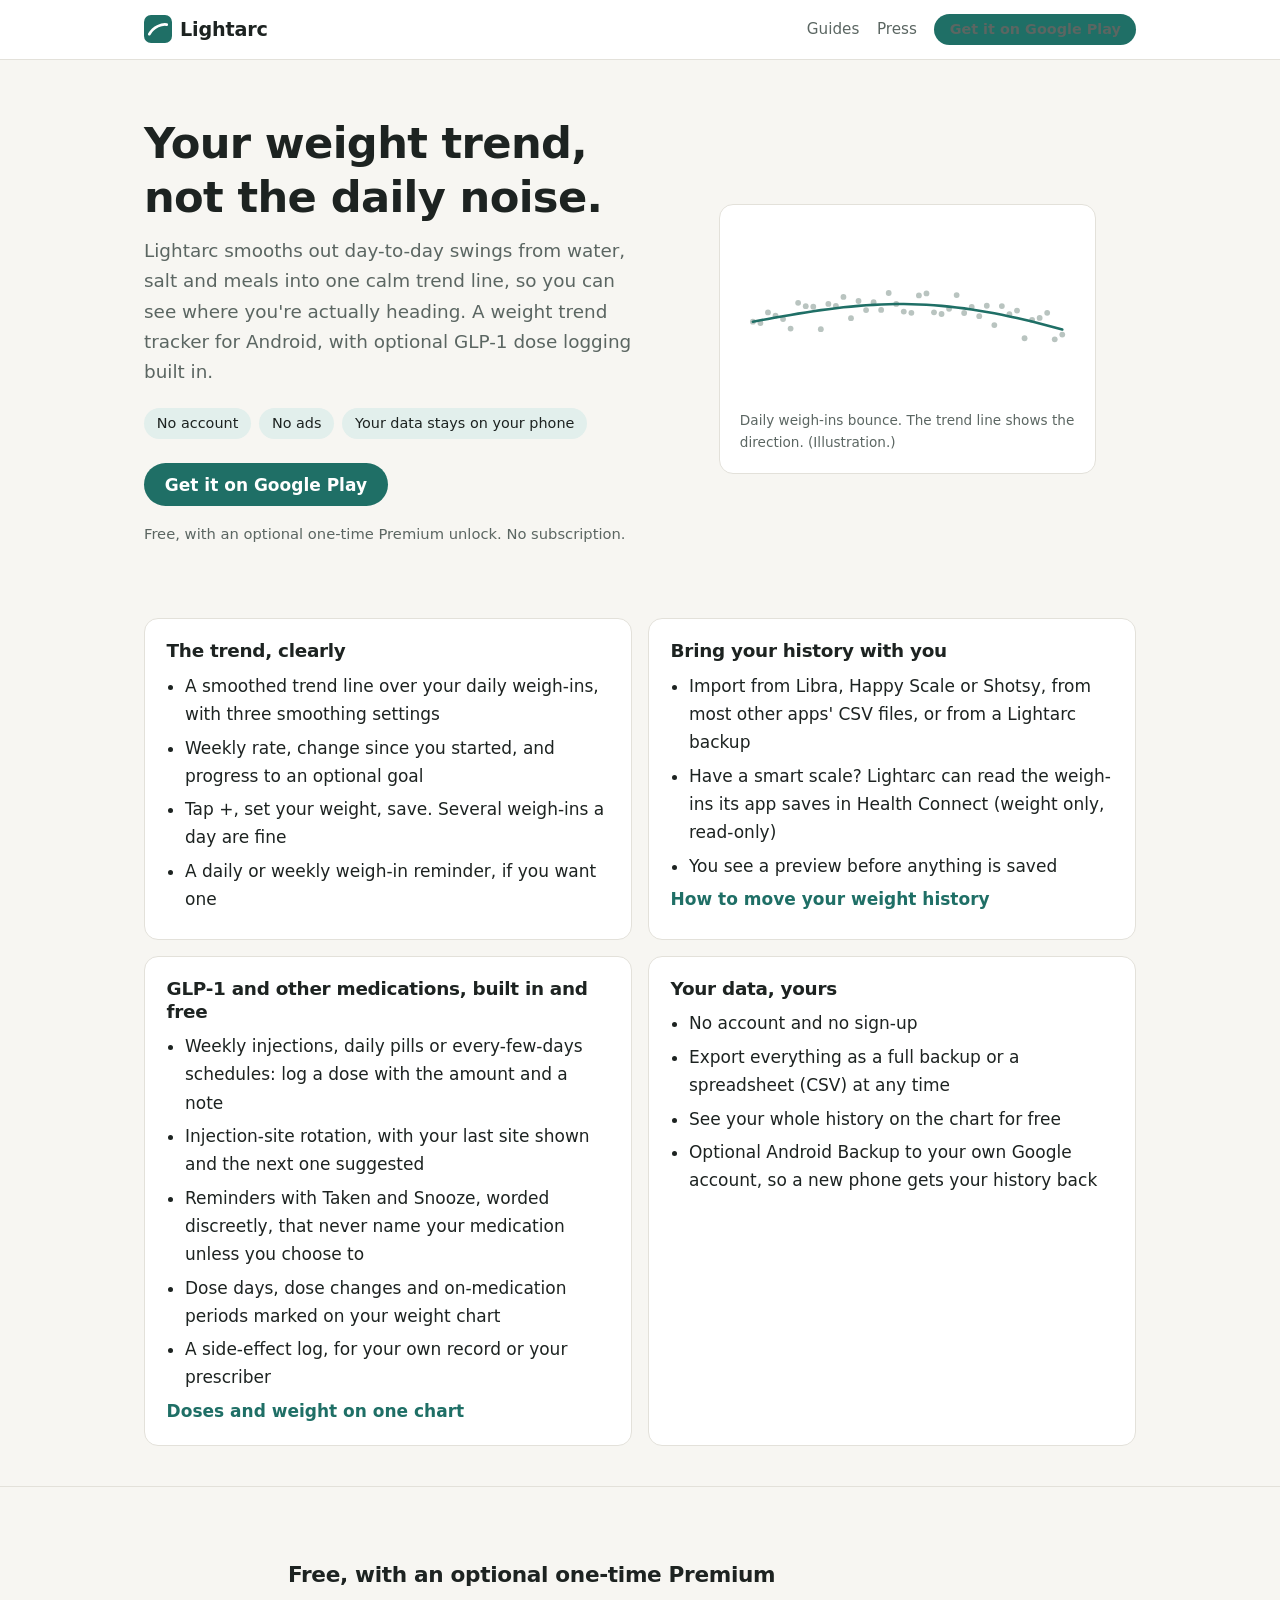
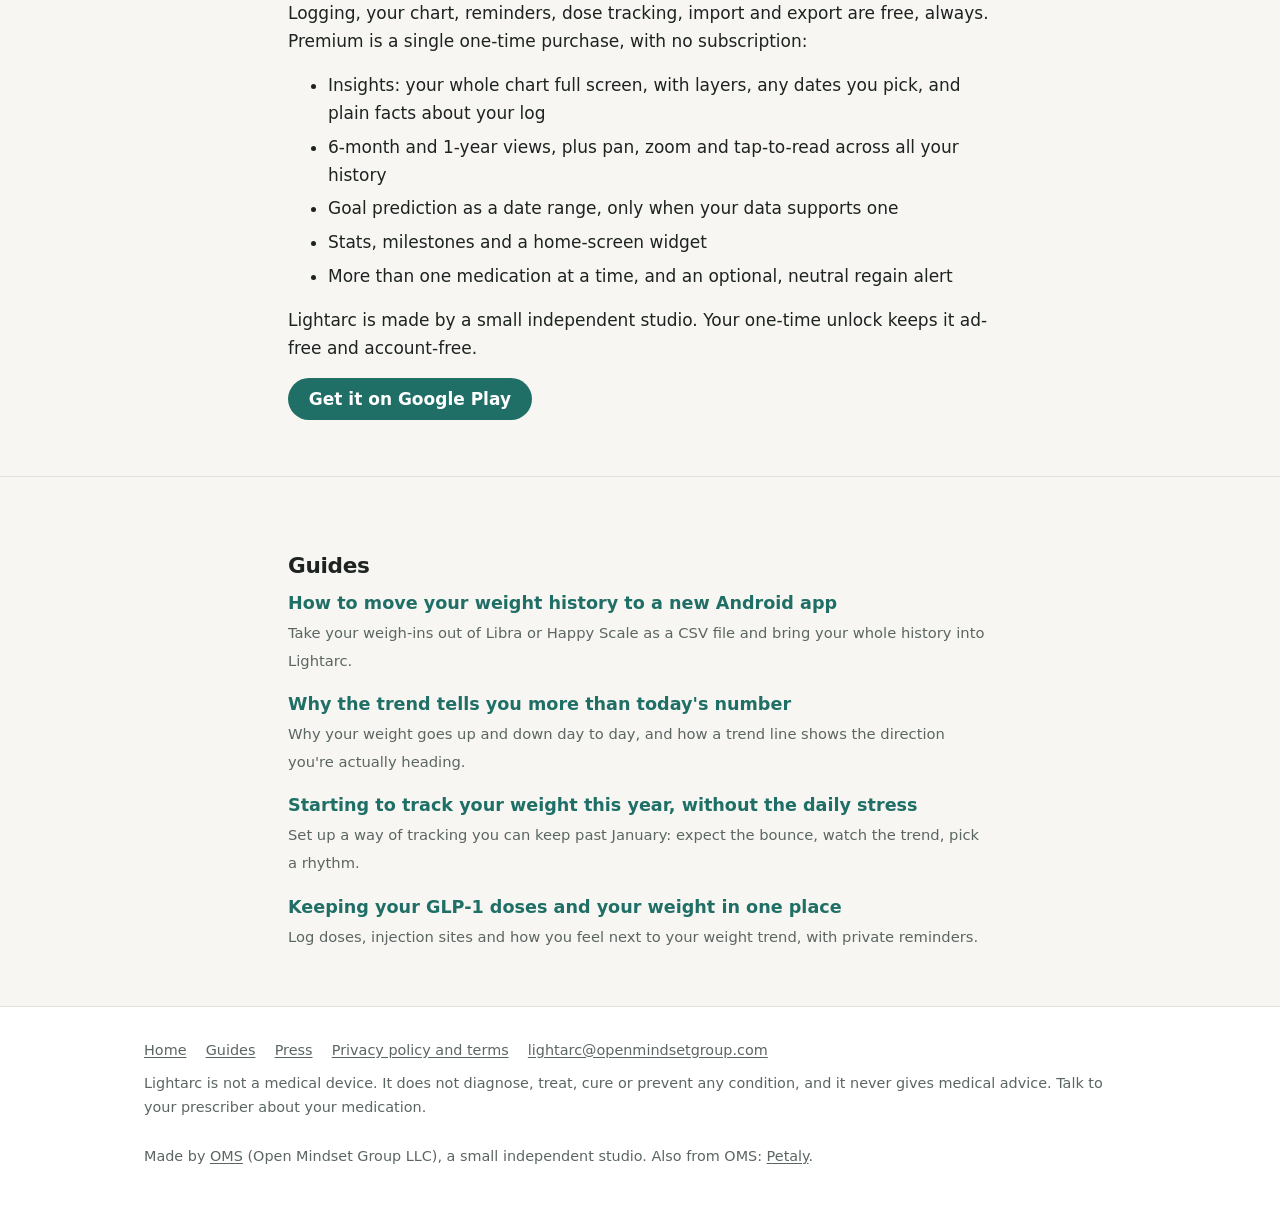
==== index.html @ 8debecb7 "Lightarc site: home, four guides, press kit, CNAME for lightarc.app Plain HTML and CSS for GitHub Pa" ====
<!doctype html>
<html lang="en">
<head>
  <meta charset="utf-8">
  <meta name="viewport" content="width=device-width, initial-scale=1">
  <title>Lightarc: Weight Trend &amp; GLP-1 dose log for Android</title>
  <meta name="description" content="A weight trend tracker for Android with optional GLP-1 dose logging. No account. No ads. Your data stays on your phone.">
  <link rel="canonical" href="https://lightarc.app/">
  <meta property="og:type" content="website">
  <meta property="og:site_name" content="Lightarc">
  <meta property="og:title" content="Lightarc: Weight Trend &amp; GLP-1 dose log for Android">
  <meta property="og:description" content="A weight trend tracker for Android with optional GLP-1 dose logging. No account. No ads. Your data stays on your phone.">
  <meta property="og:url" content="https://lightarc.app/">
  <meta name="theme-color" content="#1f6f66">
  <link rel="icon" href="/assets/favicon.svg" type="image/svg+xml">
  <link rel="stylesheet" href="/assets/style.css">
</head>
<body>
  <a class="skip" href="#main">Skip to content</a>
  <header class="site-header">
    <div class="inner">
      <a class="wordmark" href="/"><svg viewBox="0 0 32 32" aria-hidden="true"><rect width="32" height="32" rx="8" fill="var(--accent)"/><path d="M6 22c5-9 15-12 20-11" fill="none" stroke="var(--on-accent)" stroke-width="3" stroke-linecap="round"/></svg>Lightarc</a>
      <nav class="site-nav" aria-label="Main">
        <a href="/guides/">Guides</a>
        <a href="/press/">Press</a>
        <a class="button small" href="https://play.google.com/store/apps/details?id=com.omsgroup.lightarc">Get it on Google Play</a>
      </nav>
    </div>
  </header>
  <main id="main">
    <section class="hero">
      <div class="wrap-wide">
        <div>
          <h1>Your weight trend, not the daily noise.</h1>
          <p class="lede">Lightarc smooths out day-to-day swings from water, salt and meals into one calm trend line, so you can see where you're actually heading. A weight trend tracker for Android, with optional GLP-1 dose logging built in.</p>
          <ul class="badges">
            <li>No account</li>
            <li>No ads</li>
            <li>Your data stays on your phone</li>
          </ul>
          <p><a class="button" href="https://play.google.com/store/apps/details?id=com.omsgroup.lightarc">Get it on Google Play</a></p>
          <p class="note">Free, with an optional one-time Premium unlock. No subscription.</p>
        </div>
        <figure class="trend-art" aria-label="Illustration: scattered daily weigh-ins with one smooth trend line through them"><svg viewBox="0 0 520 260" role="img" aria-hidden="true"><g class="dots"><circle cx="20.0" cy="150.0" r="4.5"/><circle cx="31.7" cy="152.1" r="4.5"/><circle cx="43.4" cy="135.7" r="4.5"/><circle cx="55.1" cy="140.7" r="4.5"/><circle cx="66.8" cy="145.9" r="4.5"/><circle cx="78.5" cy="160.7" r="4.5"/><circle cx="90.2" cy="120.8" r="4.5"/><circle cx="102.0" cy="125.9" r="4.5"/><circle cx="113.7" cy="126.8" r="4.5"/><circle cx="125.4" cy="161.7" r="4.5"/><circle cx="137.1" cy="122.5" r="4.5"/><circle cx="148.8" cy="125.7" r="4.5"/><circle cx="160.5" cy="111.6" r="4.5"/><circle cx="172.2" cy="144.5" r="4.5"/><circle cx="183.9" cy="117.9" r="4.5"/><circle cx="195.6" cy="132.0" r="4.5"/><circle cx="207.3" cy="119.7" r="4.5"/><circle cx="219.0" cy="131.8" r="4.5"/><circle cx="230.7" cy="105.5" r="4.5"/><circle cx="242.4" cy="122.4" r="4.5"/><circle cx="254.1" cy="134.4" r="4.5"/><circle cx="265.9" cy="136.3" r="4.5"/><circle cx="277.6" cy="109.3" r="4.5"/><circle cx="289.3" cy="106.1" r="4.5"/><circle cx="301.0" cy="135.5" r="4.5"/><circle cx="312.7" cy="138.1" r="4.5"/><circle cx="324.4" cy="130.1" r="4.5"/><circle cx="336.1" cy="108.7" r="4.5"/><circle cx="347.8" cy="136.5" r="4.5"/><circle cx="359.5" cy="127.1" r="4.5"/><circle cx="371.2" cy="141.5" r="4.5"/><circle cx="382.9" cy="125.3" r="4.5"/><circle cx="394.6" cy="155.2" r="4.5"/><circle cx="406.3" cy="125.8" r="4.5"/><circle cx="418.0" cy="138.3" r="4.5"/><circle cx="429.8" cy="132.8" r="4.5"/><circle cx="441.5" cy="175.7" r="4.5"/><circle cx="453.2" cy="147.4" r="4.5"/><circle cx="464.9" cy="144.2" r="4.5"/><circle cx="476.6" cy="136.3" r="4.5"/><circle cx="488.3" cy="177.4" r="4.5"/><circle cx="500.0" cy="170.0" r="4.5"/></g><path class="line" d="M20.0,150.0 L31.7,147.8 L43.4,145.7 L55.1,143.6 L66.8,141.5 L78.5,139.5 L90.2,137.5 L102.0,135.6 L113.7,133.8 L125.4,132.1 L137.1,130.6 L148.8,129.1 L160.5,127.7 L172.2,126.6 L183.9,125.5 L195.6,124.6 L207.3,123.9 L219.0,123.3 L230.7,123.0 L242.4,122.7 L254.1,122.7 L265.9,122.9 L277.6,123.3 L289.3,123.8 L301.0,124.5 L312.7,125.5 L324.4,126.6 L336.1,127.9 L347.8,129.4 L359.5,131.0 L371.2,132.9 L382.9,134.9 L394.6,137.0 L406.3,139.3 L418.0,141.8 L429.8,144.4 L441.5,147.1 L453.2,149.9 L464.9,152.9 L476.6,155.9 L488.3,159.0 L500.0,162.2"/></svg><figcaption>Daily weigh-ins bounce. The trend line shows the direction. (Illustration.)</figcaption></figure>
      </div>
    </section>

    <section class="features">
      <div class="wrap-wide grid">
        <div class="card">
          <h2>The trend, clearly</h2>
          <ul>
            <li>A smoothed trend line over your daily weigh-ins, with three smoothing settings</li>
            <li>Weekly rate, change since you started, and progress to an optional goal</li>
            <li>Tap +, set your weight, save. Several weigh-ins a day are fine</li>
            <li>A daily or weekly weigh-in reminder, if you want one</li>
          </ul>
        </div>
        <div class="card">
          <h2>Bring your history with you</h2>
          <ul>
            <li>Import from Libra, Happy Scale or Shotsy, from most other apps' CSV files, or from a Lightarc backup</li>
            <li>Have a smart scale? Lightarc can read the weigh-ins its app saves in Health Connect (weight only, read-only)</li>
            <li>You see a preview before anything is saved</li>
          </ul>
          <p><a class="more" href="/guides/move-weight-history-to-android/">How to move your weight history</a></p>
        </div>
        <div class="card">
          <h2>GLP-1 and other medications, built in and free</h2>
          <ul>
            <li>Weekly injections, daily pills or every-few-days schedules: log a dose with the amount and a note</li>
            <li>Injection-site rotation, with your last site shown and the next one suggested</li>
            <li>Reminders with Taken and Snooze, worded discreetly, that never name your medication unless you choose to</li>
            <li>Dose days, dose changes and on-medication periods marked on your weight chart</li>
            <li>A side-effect log, for your own record or your prescriber</li>
          </ul>
          <p><a class="more" href="/guides/glp1-doses-and-weight-one-chart/">Doses and weight on one chart</a></p>
        </div>
        <div class="card">
          <h2>Your data, yours</h2>
          <ul>
            <li>No account and no sign-up</li>
            <li>Export everything as a full backup or a spreadsheet (CSV) at any time</li>
            <li>See your whole history on the chart for free</li>
            <li>Optional Android Backup to your own Google account, so a new phone gets your history back</li>
          </ul>
        </div>
      </div>
    </section>

    <section class="band">
      <div class="wrap">
        <h2>Free, with an optional one-time Premium</h2>
        <p>Logging, your chart, reminders, dose tracking, import and export are free, always. Premium is a single one-time purchase, with no subscription:</p>
        <ul>
          <li>Insights: your whole chart full screen, with layers, any dates you pick, and plain facts about your log</li>
          <li>6-month and 1-year views, plus pan, zoom and tap-to-read across all your history</li>
          <li>Goal prediction as a date range, only when your data supports one</li>
          <li>Stats, milestones and a home-screen widget</li>
          <li>More than one medication at a time, and an optional, neutral regain alert</li>
        </ul>
        <p>Lightarc is made by a small independent studio. Your one-time unlock keeps it ad-free and account-free.</p>
        <p><a class="button" href="https://play.google.com/store/apps/details?id=com.omsgroup.lightarc">Get it on Google Play</a></p>
      </div>
    </section>

    <section class="band">
      <div class="wrap">
        <h2>Guides</h2>
        <ul class="guide-list">
          <li><a class="title" href="/guides/move-weight-history-to-android/">How to move your weight history to a new Android app</a><br><span class="note">Take your weigh-ins out of Libra or Happy Scale as a CSV file and bring your whole history into Lightarc.</span></li>
          <li><a class="title" href="/guides/trend-vs-daily-number/">Why the trend tells you more than today&#x27;s number</a><br><span class="note">Why your weight goes up and down day to day, and how a trend line shows the direction you&#x27;re actually heading.</span></li>
          <li><a class="title" href="/guides/new-year-tracking-start/">Starting to track your weight this year, without the daily stress</a><br><span class="note">Set up a way of tracking you can keep past January: expect the bounce, watch the trend, pick a rhythm.</span></li>
          <li><a class="title" href="/guides/glp1-doses-and-weight-one-chart/">Keeping your GLP-1 doses and your weight in one place</a><br><span class="note">Log doses, injection sites and how you feel next to your weight trend, with private reminders.</span></li>
        </ul>
      </div>
    </section>
  </main>
  <footer class="site-footer">
    <div class="wrap-wide">
      <nav aria-label="Footer">
        <a href="/">Home</a>
        <a href="/guides/">Guides</a>
        <a href="/press/">Press</a>
        <a href="https://openmindsetgroup.com/lightarc_terms.html">Privacy policy and terms</a>
        <a href="mailto:lightarc@openmindsetgroup.com">lightarc@openmindsetgroup.com</a>
      </nav>
      <p>Lightarc is not a medical device. It does not diagnose, treat, cure or prevent any condition, and it never gives medical advice. Talk to your prescriber about your medication.</p>
      <p>Made by <a href="https://openmindsetgroup.com">OMS</a> (Open Mindset Group LLC), a small independent studio. Also from OMS: <a href="https://petaly.app">Petaly</a>.</p>
    </div>
  </footer>
</body>
</html>
---- assets/style.css ----
/* Lightarc site styles. No build step, no external fonts. */

:root {
  --bg: #f7f6f2;
  --surface: #ffffff;
  --text: #1d2321;
  --muted: #5b6662;
  --line: #e3e1da;
  --accent: #1f6f66;
  --accent-strong: #165850;
  --accent-soft: #e2efec;
  --on-accent: #ffffff;
  --dot: #b9c4c0;
  --radius: 14px;
  --max: 46rem;
  --wide: 64rem;
  color-scheme: light dark;
}

@media (prefers-color-scheme: dark) {
  :root {
    --bg: #121615;
    --surface: #1a201e;
    --text: #e8ecea;
    --muted: #a3aeaa;
    --line: #2b3431;
    --accent: #6fc2b5;
    --accent-strong: #8fd3c8;
    --accent-soft: #1d2f2c;
    --on-accent: #0d1a18;
    --dot: #4b5753;
  }
}

* { box-sizing: border-box; }

html { -webkit-text-size-adjust: 100%; }

body {
  margin: 0;
  background: var(--bg);
  color: var(--text);
  font: 17px/1.65 system-ui, -apple-system, "Segoe UI", Roboto, "Helvetica Neue", Arial, sans-serif;
}

a { color: var(--accent); text-underline-offset: 0.15em; }
a:hover { color: var(--accent-strong); }

img, svg { max-width: 100%; height: auto; }

.skip {
  position: absolute; left: -999px; top: 0;
  background: var(--surface); padding: 0.5rem 1rem;
}
.skip:focus { left: 1rem; }

/* Header */
.site-header {
  border-bottom: 1px solid var(--line);
  background: var(--surface);
}
.site-header .inner {
  max-width: var(--wide); margin: 0 auto; padding: 0.85rem 1rem;
  display: flex; align-items: center; gap: 1rem; flex-wrap: wrap;
}
.wordmark {
  font-weight: 700; font-size: 1.2rem; letter-spacing: -0.01em;
  color: var(--text); text-decoration: none; margin-right: auto;
  display: inline-flex; align-items: center; gap: 0.5rem;
}
.wordmark svg { width: 28px; height: 28px; }
.site-nav { display: flex; gap: 1.1rem; align-items: center; flex-wrap: wrap; }
.site-nav a { color: var(--muted); text-decoration: none; font-size: 0.95rem; }
.site-nav a:hover, .site-nav a[aria-current="page"] { color: var(--text); }

/* Buttons */
.button {
  display: inline-block; background: var(--accent); color: var(--on-accent);
  text-decoration: none; font-weight: 600; border-radius: 999px;
  padding: 0.7rem 1.3rem; line-height: 1.2;
}
.button:hover { background: var(--accent-strong); color: var(--on-accent); }
.button.small { padding: 0.45rem 0.95rem; font-size: 0.9rem; }

/* Layout */
main { display: block; }
.wrap { max-width: var(--max); margin: 0 auto; padding: 0 1rem; }
.wrap-wide { max-width: var(--wide); margin: 0 auto; padding: 0 1rem; }

h1, h2, h3 { line-height: 1.25; letter-spacing: -0.015em; }
h1 { font-size: clamp(1.9rem, 5vw, 2.7rem); margin: 0 0 0.75rem; }
h2 { font-size: 1.35rem; margin: 2.2rem 0 0.6rem; }
h3 { font-size: 1.1rem; margin: 1.6rem 0 0.4rem; }
p, ul, ol { margin: 0 0 1rem; }
li { margin-bottom: 0.35rem; }

/* Home hero */
.hero { padding: 3.5rem 0 2.5rem; }
.hero .wrap-wide { display: grid; gap: 2rem; align-items: center; }
@media (min-width: 820px) {
  .hero .wrap-wide { grid-template-columns: 1.1fr 1fr; }
}
.hero .lede { font-size: 1.15rem; color: var(--muted); max-width: 34rem; }
.hero .badges { display: flex; flex-wrap: wrap; gap: 0.5rem; margin: 1.25rem 0 1.5rem; padding: 0; list-style: none; }
.hero .badges li {
  margin: 0; background: var(--accent-soft); color: var(--text);
  border-radius: 999px; padding: 0.25rem 0.8rem; font-size: 0.9rem;
}
.trend-art {
  background: var(--surface); border: 1px solid var(--line);
  border-radius: var(--radius); padding: 1.25rem;
}
.trend-art .dots circle { fill: var(--dot); }
.trend-art .line { fill: none; stroke: var(--accent); stroke-width: 4; stroke-linecap: round; }
.trend-art figcaption { color: var(--muted); font-size: 0.85rem; margin-top: 0.5rem; }

/* Feature grid */
.features { padding: 1rem 0 2.5rem; }
.grid { display: grid; gap: 1rem; }
@media (min-width: 720px) { .grid { grid-template-columns: repeat(2, 1fr); } }
.card {
  background: var(--surface); border: 1px solid var(--line);
  border-radius: var(--radius); padding: 1.25rem 1.35rem;
}
.card h2, .card h3 { margin-top: 0; font-size: 1.15rem; }
.card ul { padding-left: 1.15rem; margin-bottom: 0; }
.card p:last-child { margin-bottom: 0; }
.card a.more { font-weight: 600; text-decoration: none; }

.band { padding: 2.5rem 0; border-top: 1px solid var(--line); }
.center { text-align: center; }
.note { color: var(--muted); font-size: 0.92rem; }

/* Articles (guides, press) */
.article { padding: 2.5rem 0 3rem; }
.article .crumbs { font-size: 0.9rem; color: var(--muted); margin-bottom: 1rem; }
.article .crumbs a { color: var(--muted); }
.article table { border-collapse: collapse; width: 100%; margin: 0 0 1.25rem; font-size: 0.95rem; }
.article th, .article td { border-bottom: 1px solid var(--line); padding: 0.55rem 0.5rem; text-align: left; vertical-align: top; }
.article td:first-child { color: var(--muted); white-space: nowrap; }
.article code { background: var(--accent-soft); padding: 0.05rem 0.35rem; border-radius: 6px; font-size: 0.92em; }
.article .cta { margin: 1.5rem 0 0; }
.article blockquote {
  margin: 0 0 1rem; padding: 0.25rem 1rem; border-left: 3px solid var(--accent);
  color: var(--muted);
}
.article td { overflow-wrap: anywhere; }

.guide-list { list-style: none; padding: 0; display: grid; gap: 1rem; }
.guide-list li { margin: 0; }
.guide-list a.title { font-weight: 600; font-size: 1.1rem; text-decoration: none; }

/* Footer */
.site-footer { border-top: 1px solid var(--line); background: var(--surface); padding: 2rem 0; font-size: 0.9rem; color: var(--muted); }
.site-footer .wrap-wide { display: grid; gap: 0.6rem; }
.site-footer a { color: var(--muted); }
.site-footer nav { display: flex; flex-wrap: wrap; gap: 0.4rem 1.2rem; }
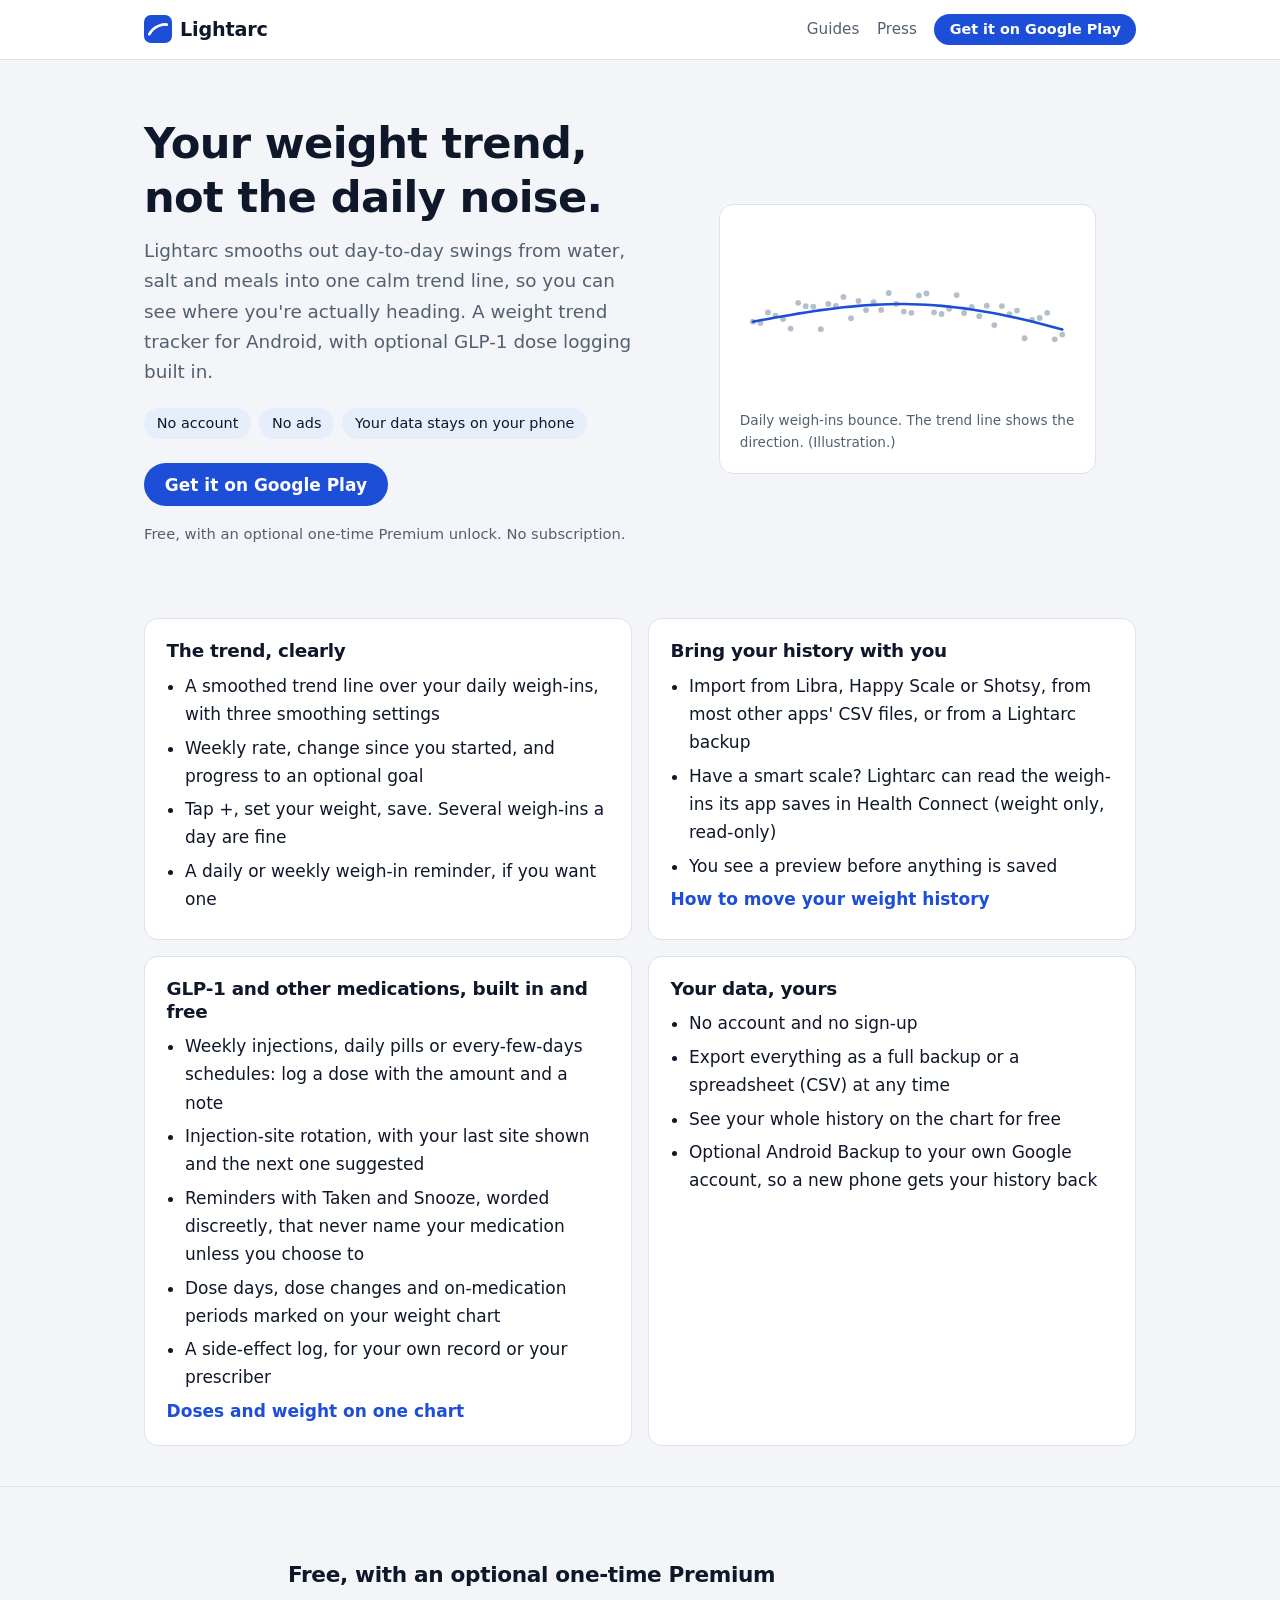
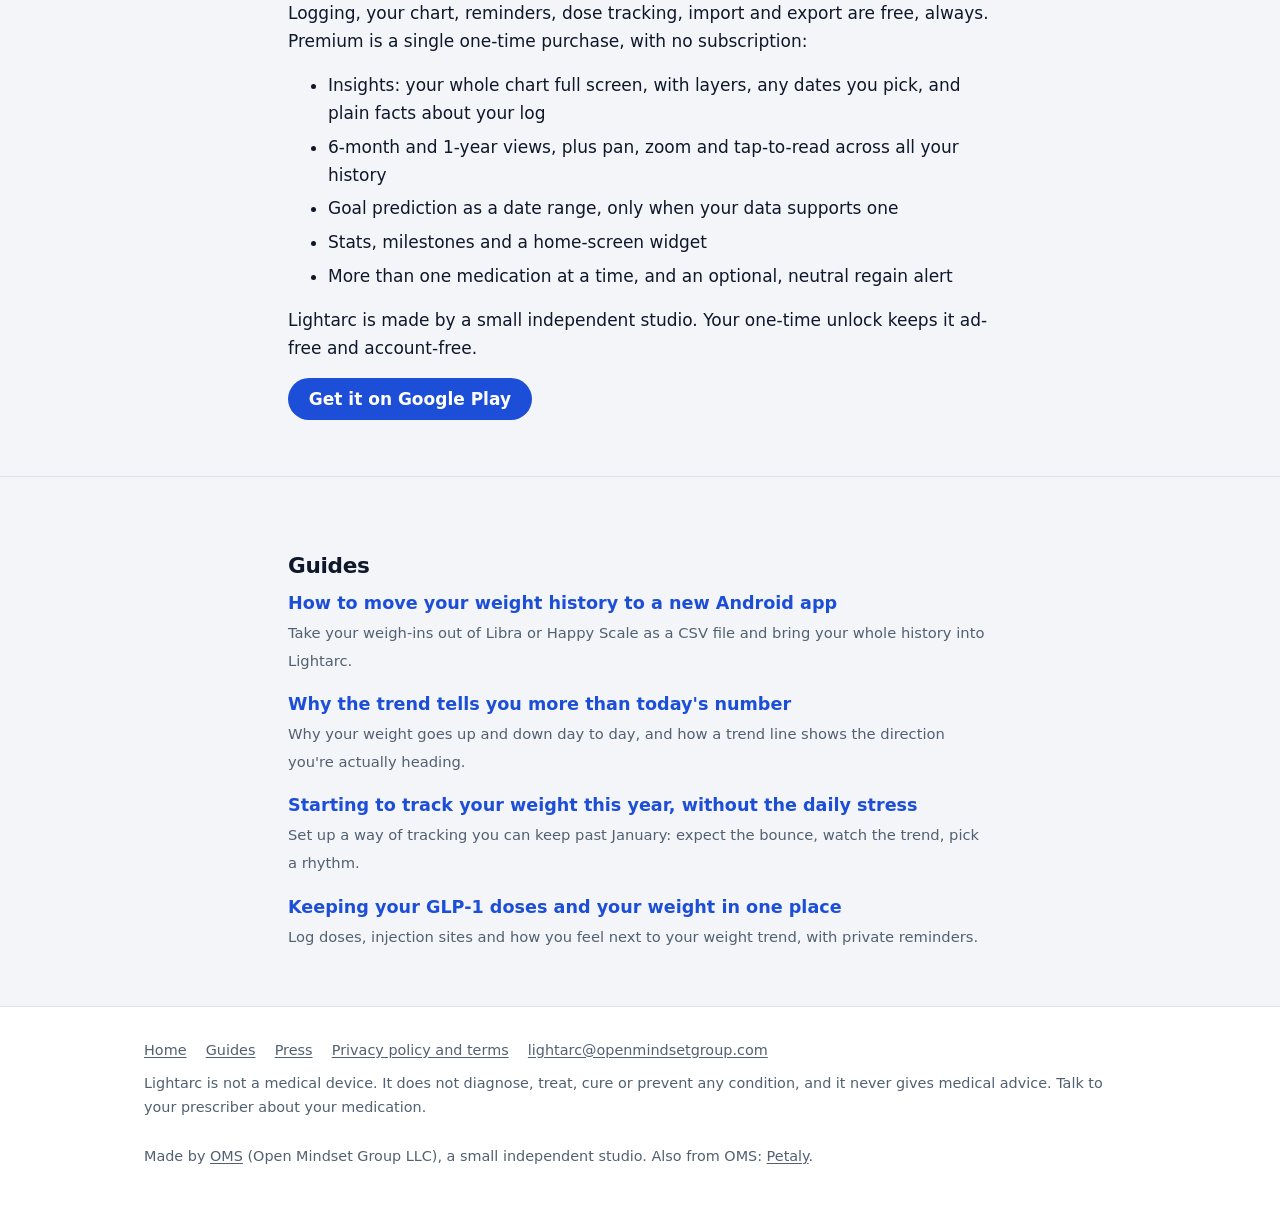
==== commit 650c951e: "Blue and grey palette; fix header Play button contrast The header nav's link color overrode the butt" ====
--- a/index.html
+++ b/index.html
@@ -11,7 +11,7 @@
   <meta property="og:title" content="Lightarc: Weight Trend &amp; GLP-1 dose log for Android">
   <meta property="og:description" content="A weight trend tracker for Android with optional GLP-1 dose logging. No account. No ads. Your data stays on your phone.">
   <meta property="og:url" content="https://lightarc.app/">
-  <meta name="theme-color" content="#1f6f66">
+  <meta name="theme-color" content="#1d4ed8">
   <link rel="icon" href="/assets/favicon.svg" type="image/svg+xml">
   <link rel="stylesheet" href="/assets/style.css">
 </head>
--- a/assets/style.css
+++ b/assets/style.css
@@ -1,16 +1,16 @@
 /* Lightarc site styles. No build step, no external fonts. */
 
 :root {
-  --bg: #f7f6f2;
+  --bg: #f3f5f8;
   --surface: #ffffff;
-  --text: #1d2321;
-  --muted: #5b6662;
-  --line: #e3e1da;
-  --accent: #1f6f66;
-  --accent-strong: #165850;
-  --accent-soft: #e2efec;
+  --text: #0f172a;
+  --muted: #526071;
+  --line: #dde3ea;
+  --accent: #1d4ed8;
+  --accent-strong: #1e40af;
+  --accent-soft: #e6edfb;
   --on-accent: #ffffff;
-  --dot: #b9c4c0;
+  --dot: #b4bfcc;
   --radius: 14px;
   --max: 46rem;
   --wide: 64rem;
@@ -19,16 +19,16 @@
 
 @media (prefers-color-scheme: dark) {
   :root {
-    --bg: #121615;
-    --surface: #1a201e;
-    --text: #e8ecea;
-    --muted: #a3aeaa;
-    --line: #2b3431;
-    --accent: #6fc2b5;
-    --accent-strong: #8fd3c8;
-    --accent-soft: #1d2f2c;
-    --on-accent: #0d1a18;
-    --dot: #4b5753;
+    --bg: #0b0e13;
+    --surface: #131820;
+    --text: #e6ebf2;
+    --muted: #9aa6b5;
+    --line: #232b36;
+    --accent: #5b9dff;
+    --accent-strong: #84b5ff;
+    --accent-soft: #17243a;
+    --on-accent: #07101f;
+    --dot: #3d4756;
   }
 }
 
@@ -72,6 +72,7 @@
 .site-nav { display: flex; gap: 1.1rem; align-items: center; flex-wrap: wrap; }
 .site-nav a { color: var(--muted); text-decoration: none; font-size: 0.95rem; }
 .site-nav a:hover, .site-nav a[aria-current="page"] { color: var(--text); }
+.site-nav a.button, .site-nav a.button:hover { color: var(--on-accent); }
 
 /* Buttons */
 .button {
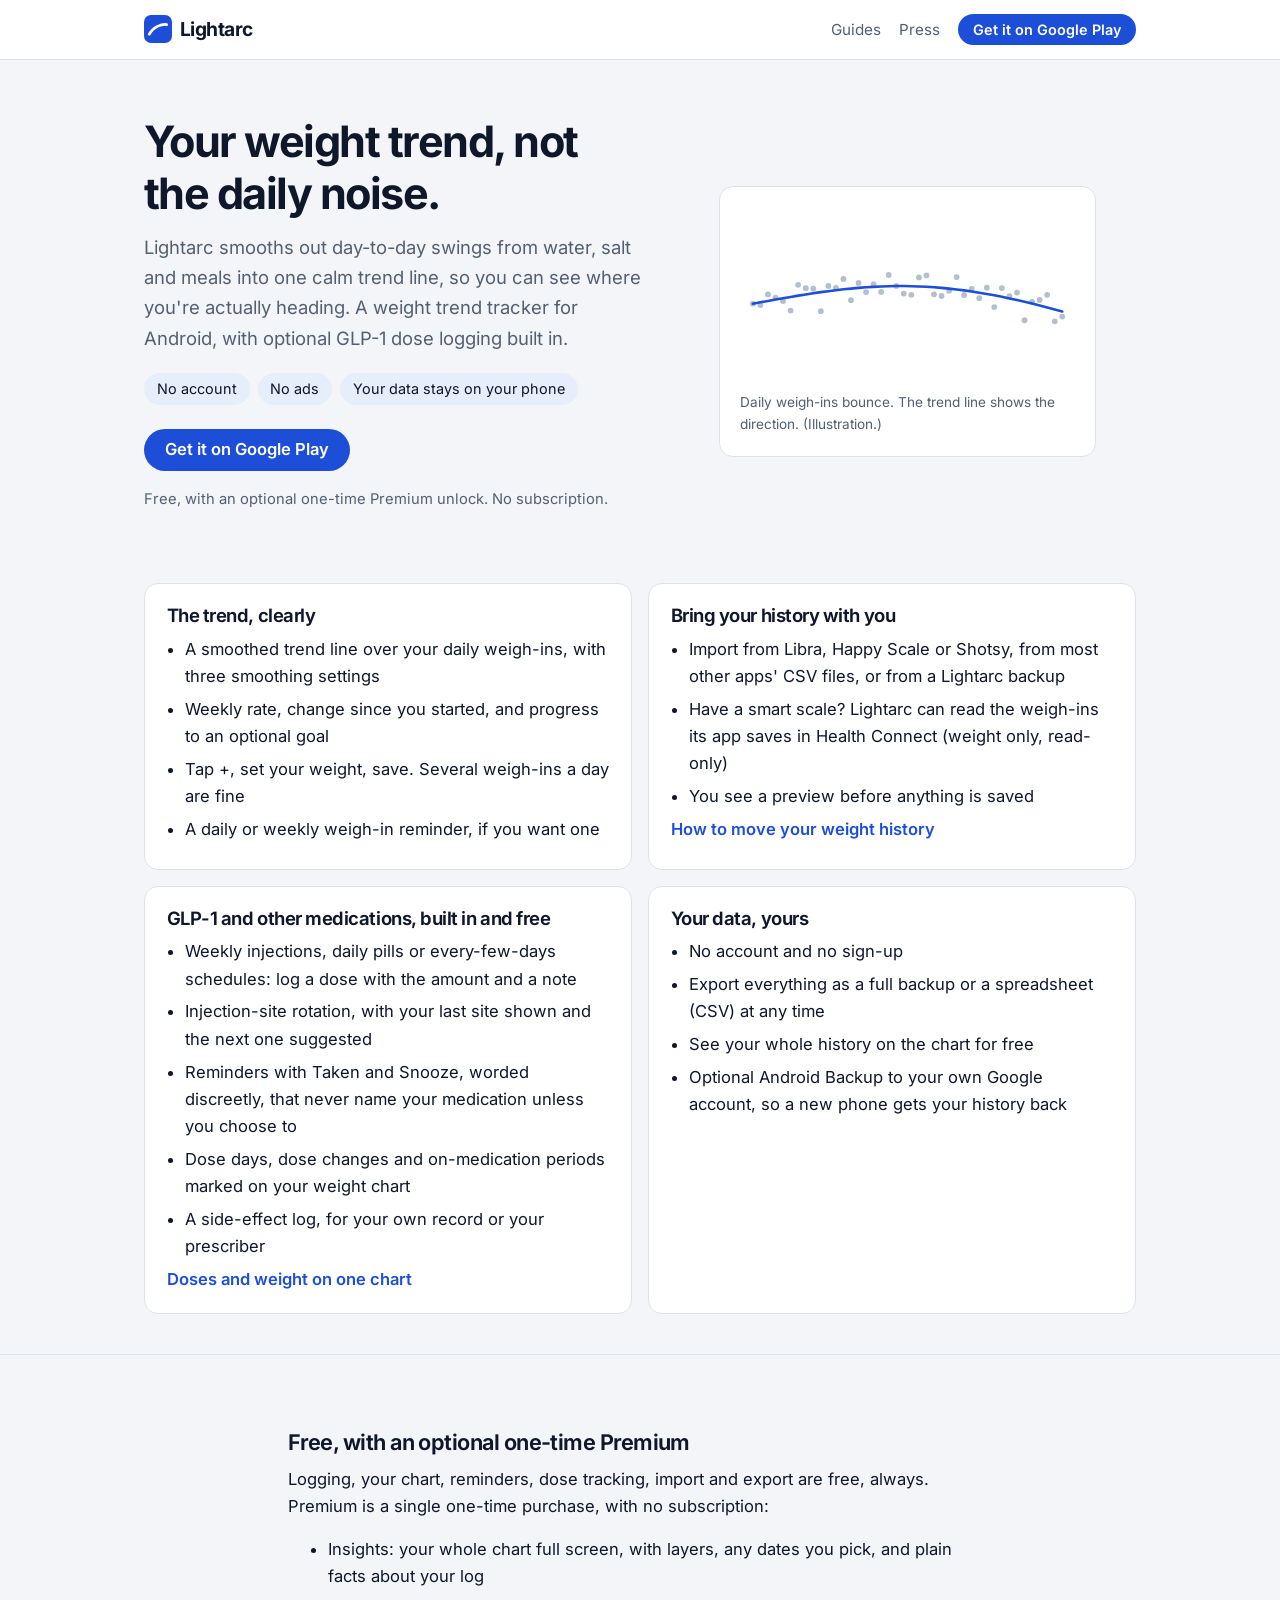
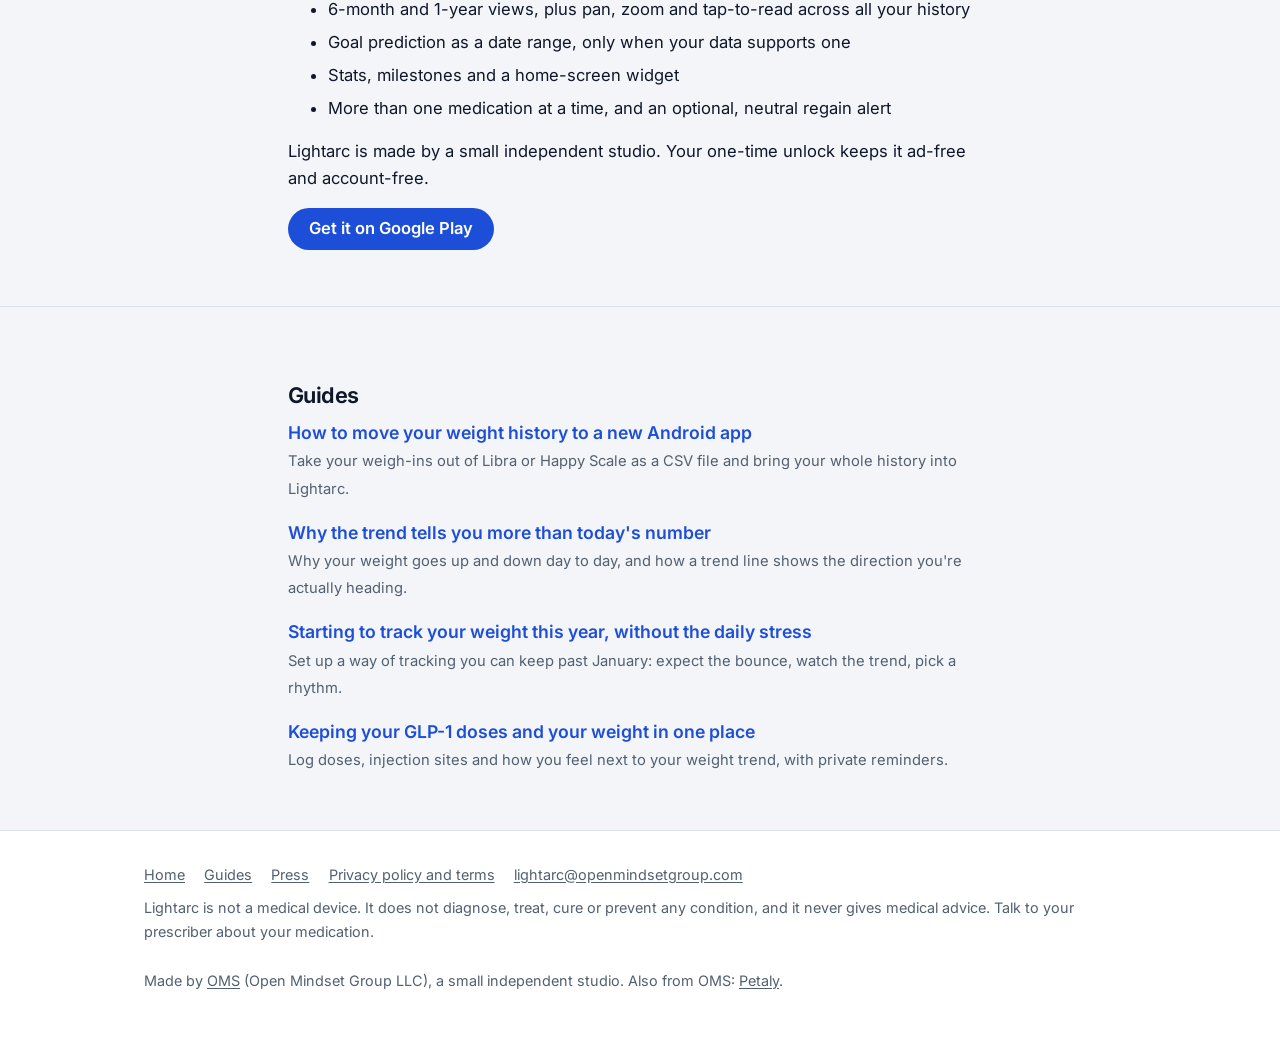
==== commit 92c125a5: "Self-host Inter as the site font, tighter heading tracking Co-Authored-By: Claude Opus 5.5 <noreply@" ====
--- a/index.html
+++ b/index.html
@@ -13,6 +13,7 @@
   <meta property="og:url" content="https://lightarc.app/">
   <meta name="theme-color" content="#1d4ed8">
   <link rel="icon" href="/assets/favicon.svg" type="image/svg+xml">
+  <link rel="preload" href="/assets/fonts/inter-latin-var.woff2" as="font" type="font/woff2" crossorigin>
   <link rel="stylesheet" href="/assets/style.css">
 </head>
 <body>
--- a/assets/style.css
+++ b/assets/style.css
@@ -1,4 +1,13 @@
-/* Lightarc site styles. No build step, no external fonts. */
+/* Lightarc site styles. No build step. Inter is self-hosted (SIL OFL, see fonts/Inter-LICENSE.txt), so no third-party font requests. */
+
+@font-face {
+  font-family: "Inter";
+  font-style: normal;
+  font-display: swap;
+  font-weight: 100 900;
+  src: url("/assets/fonts/inter-latin-var.woff2") format("woff2-variations"), url("/assets/fonts/inter-latin-var.woff2") format("woff2");
+  unicode-range: U+0000-00FF, U+0131, U+0152-0153, U+02BB-02BC, U+02C6, U+02DA, U+02DC, U+0304, U+0308, U+0329, U+2000-206F, U+20AC, U+2122, U+2191, U+2193, U+2212, U+2215, U+FEFF, U+FFFD;
+}
 
 :root {
   --bg: #f3f5f8;
@@ -40,7 +49,10 @@
   margin: 0;
   background: var(--bg);
   color: var(--text);
-  font: 17px/1.65 system-ui, -apple-system, "Segoe UI", Roboto, "Helvetica Neue", Arial, sans-serif;
+  font: 16.5px/1.65 "Inter", system-ui, -apple-system, "Segoe UI", Roboto, "Helvetica Neue", Arial, sans-serif;
+  font-feature-settings: "cv11", "ss01";
+  -webkit-font-smoothing: antialiased;
+  -moz-osx-font-smoothing: grayscale;
 }
 
 a { color: var(--accent); text-underline-offset: 0.15em; }
@@ -64,7 +76,7 @@
   display: flex; align-items: center; gap: 1rem; flex-wrap: wrap;
 }
 .wordmark {
-  font-weight: 700; font-size: 1.2rem; letter-spacing: -0.01em;
+  font-weight: 700; font-size: 1.2rem; letter-spacing: -0.03em;
   color: var(--text); text-decoration: none; margin-right: auto;
   display: inline-flex; align-items: center; gap: 0.5rem;
 }
@@ -88,7 +100,8 @@
 .wrap { max-width: var(--max); margin: 0 auto; padding: 0 1rem; }
 .wrap-wide { max-width: var(--wide); margin: 0 auto; padding: 0 1rem; }
 
-h1, h2, h3 { line-height: 1.25; letter-spacing: -0.015em; }
+h1, h2, h3 { line-height: 1.2; letter-spacing: -0.025em; font-weight: 650; }
+h1 { letter-spacing: -0.035em; font-weight: 700; }
 h1 { font-size: clamp(1.9rem, 5vw, 2.7rem); margin: 0 0 0.75rem; }
 h2 { font-size: 1.35rem; margin: 2.2rem 0 0.6rem; }
 h3 { font-size: 1.1rem; margin: 1.6rem 0 0.4rem; }
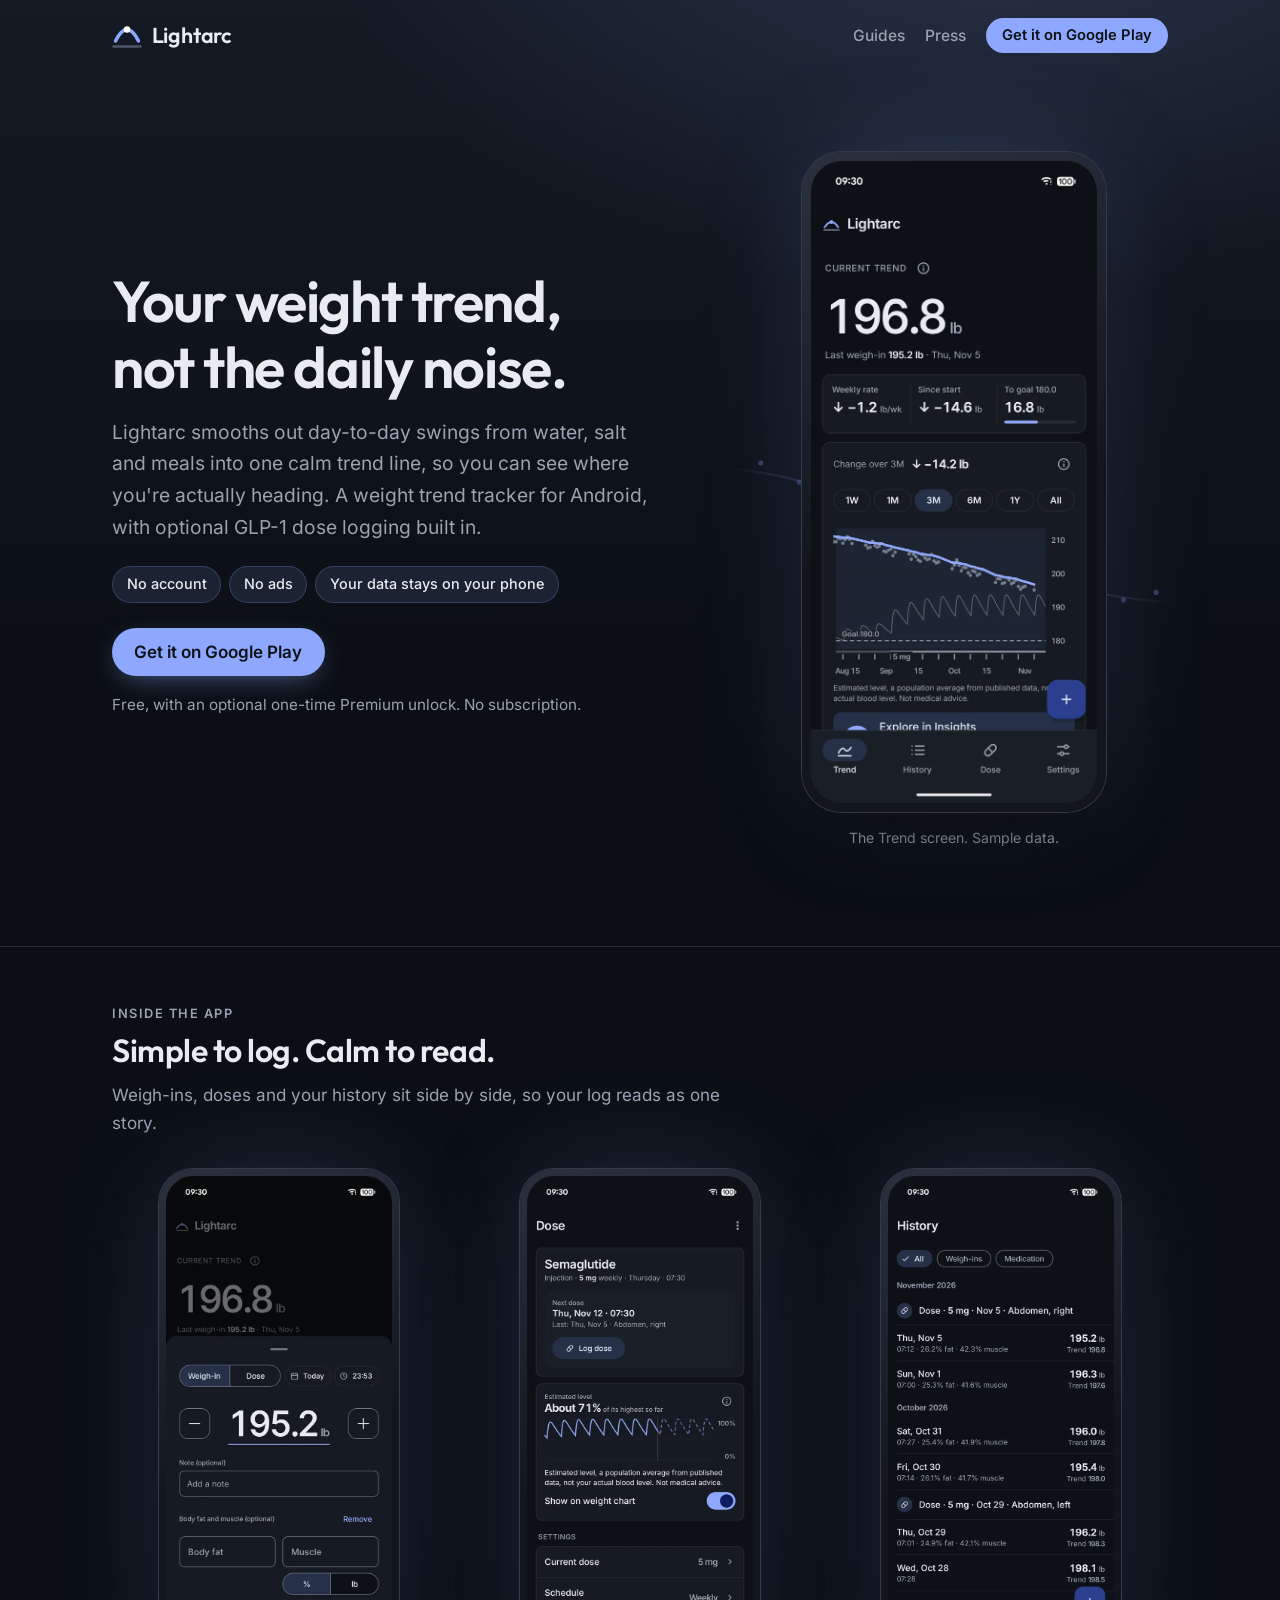
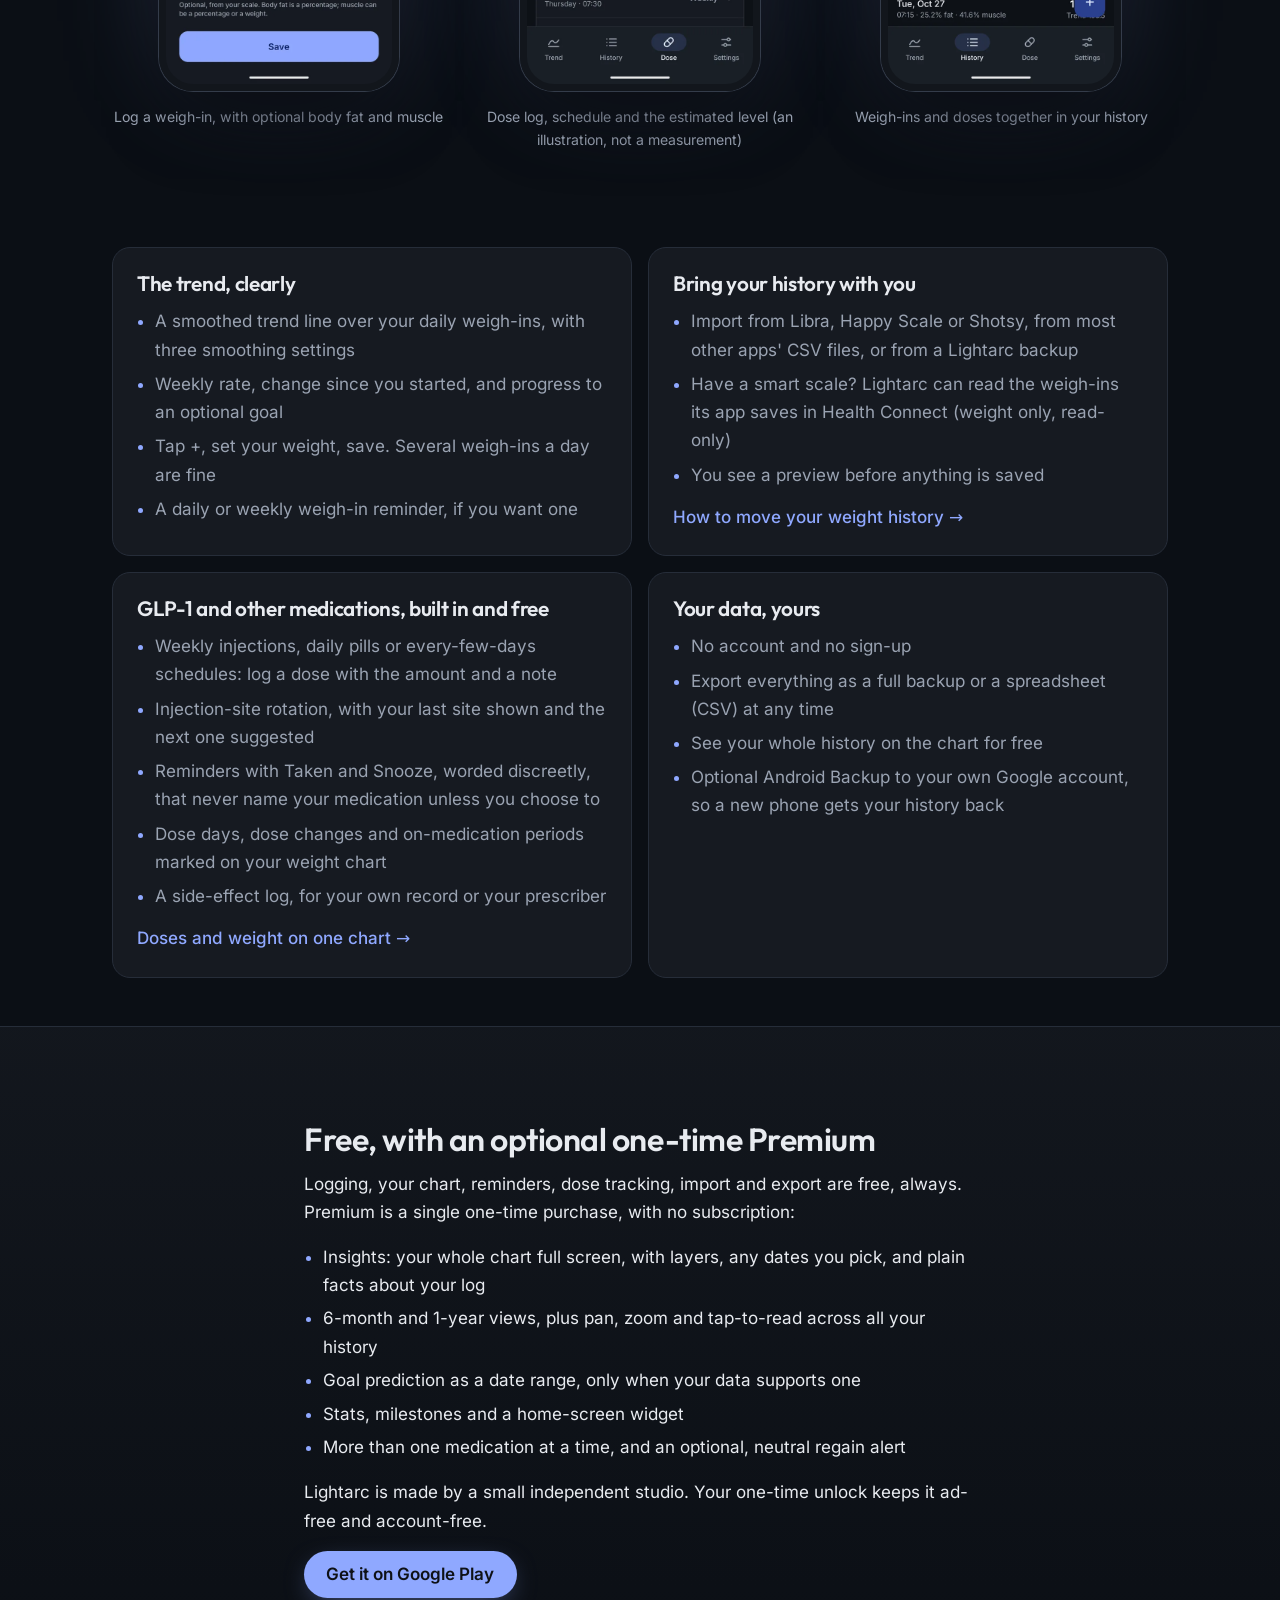
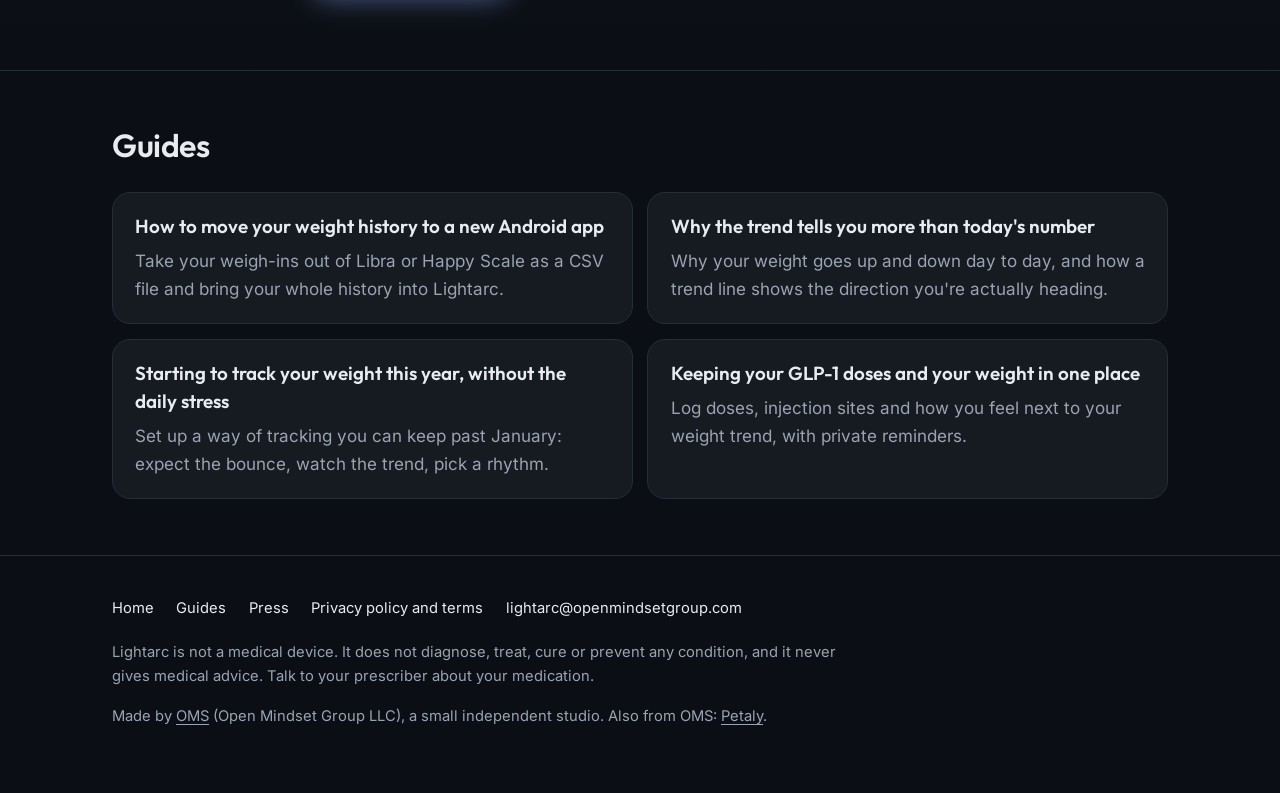
==== commit 286ffabb: "Restyle site to match the Play Store graphics Dark navy and periwinkle, Outfit headlines (self-hoste" ====
--- a/index.html
+++ b/index.html
@@ -11,16 +11,17 @@
   <meta property="og:title" content="Lightarc: Weight Trend &amp; GLP-1 dose log for Android">
   <meta property="og:description" content="A weight trend tracker for Android with optional GLP-1 dose logging. No account. No ads. Your data stays on your phone.">
   <meta property="og:url" content="https://lightarc.app/">
-  <meta name="theme-color" content="#1d4ed8">
+  <meta name="theme-color" content="#141a24">
   <link rel="icon" href="/assets/favicon.svg" type="image/svg+xml">
   <link rel="preload" href="/assets/fonts/inter-latin-var.woff2" as="font" type="font/woff2" crossorigin>
+  <link rel="preload" href="/assets/fonts/outfit-latin-var.woff2" as="font" type="font/woff2" crossorigin>
   <link rel="stylesheet" href="/assets/style.css">
 </head>
 <body>
   <a class="skip" href="#main">Skip to content</a>
   <header class="site-header">
     <div class="inner">
-      <a class="wordmark" href="/"><svg viewBox="0 0 32 32" aria-hidden="true"><rect width="32" height="32" rx="8" fill="var(--accent)"/><path d="M6 22c5-9 15-12 20-11" fill="none" stroke="var(--on-accent)" stroke-width="3" stroke-linecap="round"/></svg>Lightarc</a>
+      <a class="wordmark" href="/"><svg viewBox="24 22 60 60" aria-hidden="true"><path d="M31 64 Q54 18 77 64" fill="none" stroke="#8FA8FF" stroke-width="7" stroke-linecap="round"/><path d="M27 75 H81" stroke="#4C5668" stroke-width="5" stroke-linecap="round"/><circle cx="54" cy="41" r="6.5" fill="#fff"/></svg>Lightarc</a>
       <nav class="site-nav" aria-label="Main">
         <a href="/guides/">Guides</a>
         <a href="/press/">Press</a>
@@ -42,7 +43,26 @@
           <p><a class="button" href="https://play.google.com/store/apps/details?id=com.omsgroup.lightarc">Get it on Google Play</a></p>
           <p class="note">Free, with an optional one-time Premium unlock. No subscription.</p>
         </div>
-        <figure class="trend-art" aria-label="Illustration: scattered daily weigh-ins with one smooth trend line through them"><svg viewBox="0 0 520 260" role="img" aria-hidden="true"><g class="dots"><circle cx="20.0" cy="150.0" r="4.5"/><circle cx="31.7" cy="152.1" r="4.5"/><circle cx="43.4" cy="135.7" r="4.5"/><circle cx="55.1" cy="140.7" r="4.5"/><circle cx="66.8" cy="145.9" r="4.5"/><circle cx="78.5" cy="160.7" r="4.5"/><circle cx="90.2" cy="120.8" r="4.5"/><circle cx="102.0" cy="125.9" r="4.5"/><circle cx="113.7" cy="126.8" r="4.5"/><circle cx="125.4" cy="161.7" r="4.5"/><circle cx="137.1" cy="122.5" r="4.5"/><circle cx="148.8" cy="125.7" r="4.5"/><circle cx="160.5" cy="111.6" r="4.5"/><circle cx="172.2" cy="144.5" r="4.5"/><circle cx="183.9" cy="117.9" r="4.5"/><circle cx="195.6" cy="132.0" r="4.5"/><circle cx="207.3" cy="119.7" r="4.5"/><circle cx="219.0" cy="131.8" r="4.5"/><circle cx="230.7" cy="105.5" r="4.5"/><circle cx="242.4" cy="122.4" r="4.5"/><circle cx="254.1" cy="134.4" r="4.5"/><circle cx="265.9" cy="136.3" r="4.5"/><circle cx="277.6" cy="109.3" r="4.5"/><circle cx="289.3" cy="106.1" r="4.5"/><circle cx="301.0" cy="135.5" r="4.5"/><circle cx="312.7" cy="138.1" r="4.5"/><circle cx="324.4" cy="130.1" r="4.5"/><circle cx="336.1" cy="108.7" r="4.5"/><circle cx="347.8" cy="136.5" r="4.5"/><circle cx="359.5" cy="127.1" r="4.5"/><circle cx="371.2" cy="141.5" r="4.5"/><circle cx="382.9" cy="125.3" r="4.5"/><circle cx="394.6" cy="155.2" r="4.5"/><circle cx="406.3" cy="125.8" r="4.5"/><circle cx="418.0" cy="138.3" r="4.5"/><circle cx="429.8" cy="132.8" r="4.5"/><circle cx="441.5" cy="175.7" r="4.5"/><circle cx="453.2" cy="147.4" r="4.5"/><circle cx="464.9" cy="144.2" r="4.5"/><circle cx="476.6" cy="136.3" r="4.5"/><circle cx="488.3" cy="177.4" r="4.5"/><circle cx="500.0" cy="170.0" r="4.5"/></g><path class="line" d="M20.0,150.0 L31.7,147.8 L43.4,145.7 L55.1,143.6 L66.8,141.5 L78.5,139.5 L90.2,137.5 L102.0,135.6 L113.7,133.8 L125.4,132.1 L137.1,130.6 L148.8,129.1 L160.5,127.7 L172.2,126.6 L183.9,125.5 L195.6,124.6 L207.3,123.9 L219.0,123.3 L230.7,123.0 L242.4,122.7 L254.1,122.7 L265.9,122.9 L277.6,123.3 L289.3,123.8 L301.0,124.5 L312.7,125.5 L324.4,126.6 L336.1,127.9 L347.8,129.4 L359.5,131.0 L371.2,132.9 L382.9,134.9 L394.6,137.0 L406.3,139.3 L418.0,141.8 L429.8,144.4 L441.5,147.1 L453.2,149.9 L464.9,152.9 L476.6,155.9 L488.3,159.0 L500.0,162.2"/></svg><figcaption>Daily weigh-ins bounce. The trend line shows the direction. (Illustration.)</figcaption></figure>
+        <figure class="hero-art">
+          <svg class="curve" viewBox="0 0 600 300" aria-hidden="true"><defs><linearGradient id="cg" x1="0" x2="1"><stop offset="0" stop-color="#8FA8FF" stop-opacity="0"/><stop offset=".45" stop-color="#8FA8FF" stop-opacity=".55"/><stop offset="1" stop-color="#8FA8FF" stop-opacity="0"/></linearGradient></defs><path d="M0 70 C140 80 230 150 330 190 S520 245 600 250" fill="none" stroke="url(#cg)" stroke-width="3" stroke-linecap="round"/><g fill="#8FA8FF" fill-opacity=".28"><circle cx="40" cy="62" r="3.5"/><circle cx="92" cy="88" r="3.5"/><circle cx="140" cy="70" r="3.5"/><circle cx="190" cy="112" r="3.5"/><circle cx="238" cy="128" r="3.5"/><circle cx="286" cy="158" r="3.5"/><circle cx="380" cy="196" r="3.5"/><circle cx="430" cy="226" r="3.5"/><circle cx="478" cy="214" r="3.5"/><circle cx="528" cy="246" r="3.5"/><circle cx="572" cy="236" r="3.5"/></g></svg>
+          <div class="phone"><img src="/assets/shots/trend.webp" width="600" height="1347" alt="Lightarc's Trend screen on a Pixel phone: current trend 196.8 lb, weekly rate down 1.2 lb a week, and a three-month chart with the trend line over daily weigh-ins."></div>
+          <figcaption>The Trend screen. Sample data.</figcaption>
+        </figure>
+      </div>
+    </section>
+
+    <section class="band screens">
+      <div class="wrap-wide">
+        <div class="section-head">
+          <p class="eyebrow">Inside the app</p>
+          <h2>Simple to log. Calm to read.</h2>
+          <p>Weigh-ins, doses and your history sit side by side, so your log reads as one story.</p>
+        </div>
+        <div class="shots">
+          <figure><div class="phone"><img src="/assets/shots/weigh-in.webp" width="600" height="1347" loading="lazy" alt="The weigh-in sheet: 195.2 lb with plus and minus buttons, an optional note, and optional body fat and muscle."></div><figcaption>Log a weigh-in, with optional body fat and muscle</figcaption></figure>
+          <figure><div class="phone"><img src="/assets/shots/dose.webp" width="600" height="1347" loading="lazy" alt="The Dose screen: next dose, a Log dose button, and the estimated level chart with a note that it is a population average, not a measurement."></div><figcaption>Dose log, schedule and the estimated level (an illustration, not a measurement)</figcaption></figure>
+          <figure><div class="phone"><img src="/assets/shots/history.webp" width="600" height="1347" loading="lazy" alt="The History screen: weigh-ins and doses listed together by month, each weigh-in with its trend value."></div><figcaption>Weigh-ins and doses together in your history</figcaption></figure>
+        </div>
       </div>
     </section>
 
@@ -64,7 +84,7 @@
             <li>Have a smart scale? Lightarc can read the weigh-ins its app saves in Health Connect (weight only, read-only)</li>
             <li>You see a preview before anything is saved</li>
           </ul>
-          <p><a class="more" href="/guides/move-weight-history-to-android/">How to move your weight history</a></p>
+          <p class="more-row"><a class="more" href="/guides/move-weight-history-to-android/">How to move your weight history</a></p>
         </div>
         <div class="card">
           <h2>GLP-1 and other medications, built in and free</h2>
@@ -75,7 +95,7 @@
             <li>Dose days, dose changes and on-medication periods marked on your weight chart</li>
             <li>A side-effect log, for your own record or your prescriber</li>
           </ul>
-          <p><a class="more" href="/guides/glp1-doses-and-weight-one-chart/">Doses and weight on one chart</a></p>
+          <p class="more-row"><a class="more" href="/guides/glp1-doses-and-weight-one-chart/">Doses and weight on one chart</a></p>
         </div>
         <div class="card">
           <h2>Your data, yours</h2>
@@ -89,7 +109,7 @@
       </div>
     </section>
 
-    <section class="band">
+    <section class="band alt">
       <div class="wrap">
         <h2>Free, with an optional one-time Premium</h2>
         <p>Logging, your chart, reminders, dose tracking, import and export are free, always. Premium is a single one-time purchase, with no subscription:</p>
@@ -106,13 +126,13 @@
     </section>
 
     <section class="band">
-      <div class="wrap">
-        <h2>Guides</h2>
-        <ul class="guide-list">
-          <li><a class="title" href="/guides/move-weight-history-to-android/">How to move your weight history to a new Android app</a><br><span class="note">Take your weigh-ins out of Libra or Happy Scale as a CSV file and bring your whole history into Lightarc.</span></li>
-          <li><a class="title" href="/guides/trend-vs-daily-number/">Why the trend tells you more than today&#x27;s number</a><br><span class="note">Why your weight goes up and down day to day, and how a trend line shows the direction you&#x27;re actually heading.</span></li>
-          <li><a class="title" href="/guides/new-year-tracking-start/">Starting to track your weight this year, without the daily stress</a><br><span class="note">Set up a way of tracking you can keep past January: expect the bounce, watch the trend, pick a rhythm.</span></li>
-          <li><a class="title" href="/guides/glp1-doses-and-weight-one-chart/">Keeping your GLP-1 doses and your weight in one place</a><br><span class="note">Log doses, injection sites and how you feel next to your weight trend, with private reminders.</span></li>
+      <div class="wrap-wide">
+        <div class="section-head"><h2>Guides</h2></div>
+        <ul class="guide-list guides-grid">
+          <li class="card"><a class="title" href="/guides/move-weight-history-to-android/">How to move your weight history to a new Android app</a><p>Take your weigh-ins out of Libra or Happy Scale as a CSV file and bring your whole history into Lightarc.</p></li>
+          <li class="card"><a class="title" href="/guides/trend-vs-daily-number/">Why the trend tells you more than today&#x27;s number</a><p>Why your weight goes up and down day to day, and how a trend line shows the direction you&#x27;re actually heading.</p></li>
+          <li class="card"><a class="title" href="/guides/new-year-tracking-start/">Starting to track your weight this year, without the daily stress</a><p>Set up a way of tracking you can keep past January: expect the bounce, watch the trend, pick a rhythm.</p></li>
+          <li class="card"><a class="title" href="/guides/glp1-doses-and-weight-one-chart/">Keeping your GLP-1 doses and your weight in one place</a><p>Log doses, injection sites and how you feel next to your weight trend, with private reminders.</p></li>
         </ul>
       </div>
     </section>
--- a/assets/style.css
+++ b/assets/style.css
@@ -1,171 +1,210 @@
-/* Lightarc site styles. No build step. Inter is self-hosted (SIL OFL, see fonts/Inter-LICENSE.txt), so no third-party font requests. */
-
+/* Lightarc site. Matches the Play Store graphics: navy, periwinkle, Outfit headlines, Inter body. */
 @font-face {
   font-family: "Inter";
+  src: url("/assets/fonts/inter-latin-var.woff2") format("woff2");
+  font-weight: 100 900;
   font-style: normal;
   font-display: swap;
+}
+@font-face {
+  font-family: "Outfit";
+  src: url("/assets/fonts/outfit-latin-var.woff2") format("woff2");
   font-weight: 100 900;
-  src: url("/assets/fonts/inter-latin-var.woff2") format("woff2-variations"), url("/assets/fonts/inter-latin-var.woff2") format("woff2");
-  unicode-range: U+0000-00FF, U+0131, U+0152-0153, U+02BB-02BC, U+02C6, U+02DA, U+02DC, U+0304, U+0308, U+0329, U+2000-206F, U+20AC, U+2122, U+2191, U+2193, U+2212, U+2215, U+FEFF, U+FFFD;
+  font-style: normal;
+  font-display: swap;
 }
 
 :root {
-  --bg: #f3f5f8;
-  --surface: #ffffff;
-  --text: #0f172a;
-  --muted: #526071;
-  --line: #dde3ea;
-  --accent: #1d4ed8;
-  --accent-strong: #1e40af;
-  --accent-soft: #e6edfb;
-  --on-accent: #ffffff;
-  --dot: #b4bfcc;
-  --radius: 14px;
-  --max: 46rem;
-  --wide: 64rem;
-  color-scheme: light dark;
-}
-
-@media (prefers-color-scheme: dark) {
-  :root {
-    --bg: #0b0e13;
-    --surface: #131820;
-    --text: #e6ebf2;
-    --muted: #9aa6b5;
-    --line: #232b36;
-    --accent: #5b9dff;
-    --accent-strong: #84b5ff;
-    --accent-soft: #17243a;
-    --on-accent: #07101f;
-    --dot: #3d4756;
-  }
+  color-scheme: dark;
+  --bg: #0b0f15;
+  --bg-top: #141a24;
+  --surface: #161a21;
+  --surface-2: #1c222c;
+  --text: #e8ebf0;
+  --muted: #9aa3b2;
+  --line: #262d39;
+  --accent: #8fa8ff;
+  --accent-strong: #b3c4ff;
+  --accent-soft: rgba(143, 168, 255, 0.12);
+  --on-accent: #0e1116;
+  --slate: #4c5668;
+  --radius: 18px;
+  --max: 44rem;
+  --wide: 68rem;
+  --display: "Outfit", "Inter", system-ui, sans-serif;
 }
 
 * { box-sizing: border-box; }
-
 html { -webkit-text-size-adjust: 100%; }
-
 body {
   margin: 0;
-  background: var(--bg);
+  min-height: 100vh;
+  font-family: "Inter", system-ui, -apple-system, "Segoe UI", Roboto, sans-serif;
+  font-size: 1.0625rem;
+  line-height: 1.65;
   color: var(--text);
-  font: 16.5px/1.65 "Inter", system-ui, -apple-system, "Segoe UI", Roboto, "Helvetica Neue", Arial, sans-serif;
-  font-feature-settings: "cv11", "ss01";
-  -webkit-font-smoothing: antialiased;
-  -moz-osx-font-smoothing: grayscale;
-}
-
-a { color: var(--accent); text-underline-offset: 0.15em; }
+  background:
+    radial-gradient(60rem 36rem at 78% -6rem, rgba(143, 168, 255, 0.16), transparent 70%),
+    linear-gradient(180deg, var(--bg-top) 0, var(--bg) 42rem) no-repeat,
+    var(--bg);
+}
+img { max-width: 100%; height: auto; }
+a { color: var(--accent); text-underline-offset: 0.18em; text-decoration-thickness: 1px; }
 a:hover { color: var(--accent-strong); }
-
-img, svg { max-width: 100%; height: auto; }
-
-.skip {
-  position: absolute; left: -999px; top: 0;
-  background: var(--surface); padding: 0.5rem 1rem;
-}
-.skip:focus { left: 1rem; }
+:focus-visible { outline: 2px solid var(--accent); outline-offset: 3px; border-radius: 6px; }
+::selection { background: rgba(143, 168, 255, 0.35); }
+
+.skip { position: absolute; left: -999px; top: 0; }
+.skip:focus { left: 1rem; top: 1rem; z-index: 10; background: var(--accent); color: var(--on-accent); padding: 0.5rem 0.9rem; border-radius: 999px; }
 
 /* Header */
-.site-header {
-  border-bottom: 1px solid var(--line);
-  background: var(--surface);
-}
 .site-header .inner {
-  max-width: var(--wide); margin: 0 auto; padding: 0.85rem 1rem;
-  display: flex; align-items: center; gap: 1rem; flex-wrap: wrap;
+  max-width: var(--wide); margin: 0 auto; padding: 1.1rem 1rem;
+  display: flex; align-items: center; justify-content: space-between; gap: 1rem; flex-wrap: wrap;
 }
 .wordmark {
-  font-weight: 700; font-size: 1.2rem; letter-spacing: -0.03em;
-  color: var(--text); text-decoration: none; margin-right: auto;
-  display: inline-flex; align-items: center; gap: 0.5rem;
-}
-.wordmark svg { width: 28px; height: 28px; }
-.site-nav { display: flex; gap: 1.1rem; align-items: center; flex-wrap: wrap; }
-.site-nav a { color: var(--muted); text-decoration: none; font-size: 0.95rem; }
-.site-nav a:hover, .site-nav a[aria-current="page"] { color: var(--text); }
-.site-nav a.button, .site-nav a.button:hover { color: var(--on-accent); }
+  display: inline-flex; align-items: center; gap: 0.6rem;
+  font-family: var(--display); font-weight: 600; font-size: 1.35rem; letter-spacing: -0.01em;
+  color: var(--text); text-decoration: none;
+}
+.wordmark svg { width: 30px; height: 30px; flex: none; }
+.wordmark:hover { color: var(--text); }
+.site-nav { display: flex; align-items: center; gap: 1.25rem; flex-wrap: wrap; }
+.site-nav a:not(.button) { color: var(--muted); text-decoration: none; font-weight: 500; font-size: 0.97rem; }
+.site-nav a:not(.button):hover, .site-nav a[aria-current="page"] { color: var(--text); }
 
 /* Buttons */
 .button {
-  display: inline-block; background: var(--accent); color: var(--on-accent);
-  text-decoration: none; font-weight: 600; border-radius: 999px;
-  padding: 0.7rem 1.3rem; line-height: 1.2;
-}
-.button:hover { background: var(--accent-strong); color: var(--on-accent); }
-.button.small { padding: 0.45rem 0.95rem; font-size: 0.9rem; }
+  display: inline-flex; align-items: center; justify-content: center; gap: 0.5rem;
+  background: var(--accent); color: var(--on-accent);
+  font-weight: 600; text-decoration: none;
+  padding: 0.85rem 1.4rem; border-radius: 999px; line-height: 1.2;
+  box-shadow: 0 8px 28px -10px rgba(143, 168, 255, 0.6);
+  transition: background 0.15s ease, transform 0.15s ease;
+}
+.button:hover { background: var(--accent-strong); color: var(--on-accent); transform: translateY(-1px); }
+.button.small { padding: 0.55rem 1rem; font-size: 0.92rem; box-shadow: none; }
 
 /* Layout */
-main { display: block; }
 .wrap { max-width: var(--max); margin: 0 auto; padding: 0 1rem; }
 .wrap-wide { max-width: var(--wide); margin: 0 auto; padding: 0 1rem; }
 
-h1, h2, h3 { line-height: 1.2; letter-spacing: -0.025em; font-weight: 650; }
-h1 { letter-spacing: -0.035em; font-weight: 700; }
-h1 { font-size: clamp(1.9rem, 5vw, 2.7rem); margin: 0 0 0.75rem; }
-h2 { font-size: 1.35rem; margin: 2.2rem 0 0.6rem; }
-h3 { font-size: 1.1rem; margin: 1.6rem 0 0.4rem; }
-p, ul, ol { margin: 0 0 1rem; }
-li { margin-bottom: 0.35rem; }
-
-/* Home hero */
-.hero { padding: 3.5rem 0 2.5rem; }
-.hero .wrap-wide { display: grid; gap: 2rem; align-items: center; }
-@media (min-width: 820px) {
-  .hero .wrap-wide { grid-template-columns: 1.1fr 1fr; }
-}
-.hero .lede { font-size: 1.15rem; color: var(--muted); max-width: 34rem; }
-.hero .badges { display: flex; flex-wrap: wrap; gap: 0.5rem; margin: 1.25rem 0 1.5rem; padding: 0; list-style: none; }
-.hero .badges li {
-  margin: 0; background: var(--accent-soft); color: var(--text);
-  border-radius: 999px; padding: 0.25rem 0.8rem; font-size: 0.9rem;
-}
-.trend-art {
-  background: var(--surface); border: 1px solid var(--line);
-  border-radius: var(--radius); padding: 1.25rem;
-}
-.trend-art .dots circle { fill: var(--dot); }
-.trend-art .line { fill: none; stroke: var(--accent); stroke-width: 4; stroke-linecap: round; }
-.trend-art figcaption { color: var(--muted); font-size: 0.85rem; margin-top: 0.5rem; }
-
-/* Feature grid */
-.features { padding: 1rem 0 2.5rem; }
-.grid { display: grid; gap: 1rem; }
-@media (min-width: 720px) { .grid { grid-template-columns: repeat(2, 1fr); } }
+h1, h2, h3 { font-family: var(--display); font-weight: 600; line-height: 1.15; letter-spacing: -0.015em; text-wrap: balance; }
+h1 { font-size: clamp(2.2rem, 5.4vw, 3.6rem); margin: 0 0 1rem; letter-spacing: -0.025em; }
+h2 { font-size: clamp(1.5rem, 3vw, 2rem); margin: 2.4rem 0 0.75rem; }
+h3 { font-size: 1.22rem; margin: 0 0 0.45rem; }
+p { margin: 0 0 1rem; }
+
+/* Hero */
+.hero { padding: 2.5rem 0 3.5rem; }
+.hero .wrap-wide { display: grid; gap: 2.5rem; align-items: center; }
+@media (min-width: 860px) {
+  .hero { padding: 4rem 0 5rem; }
+  .hero .wrap-wide { grid-template-columns: 1.15fr 0.85fr; gap: 3rem; }
+}
+.lede { font-size: 1.2rem; color: var(--muted); max-width: 34rem; }
+.badges { list-style: none; padding: 0; margin: 1.4rem 0 1.6rem; display: flex; flex-wrap: wrap; gap: 0.5rem; }
+.badges li {
+  font-size: 0.9rem; font-weight: 500; color: var(--text);
+  padding: 0.35rem 0.85rem; border-radius: 999px;
+  background: var(--accent-soft); border: 1px solid rgba(143, 168, 255, 0.22);
+}
+.note { color: var(--muted); font-size: 0.95rem; margin-top: 0.9rem; }
+
+/* Phone frames (Pixel 9 proportions) */
+.phone {
+  position: relative; margin: 0; width: 100%; max-width: 19rem;
+  padding: 9px; border-radius: 40px;
+  background: linear-gradient(160deg, #2a313d, #12161c 55%);
+  box-shadow: 0 0 0 1px #343c4a, 0 40px 80px -30px rgba(0, 0, 0, 0.8), 0 0 120px -30px rgba(143, 168, 255, 0.35);
+}
+.phone img { display: block; width: 100%; aspect-ratio: 1080 / 2424; border-radius: 31px; background: #0e1116; }
+.hero-art { position: relative; display: flex; justify-content: center; }
+.hero-art .curve { position: absolute; inset: auto -10% 12% -10%; width: 120%; height: auto; pointer-events: none; }
+.hero-art .phone { z-index: 1; }
+.hero-art figcaption, .shots figcaption { color: var(--muted); font-size: 0.88rem; text-align: center; margin-top: 0.9rem; }
+
+.shots { display: grid; gap: 1.75rem; grid-template-columns: repeat(3, minmax(0, 1fr)); margin-top: 2rem; }
+.shots figure { margin: 0; display: flex; flex-direction: column; align-items: center; }
+.shots .phone { max-width: 15rem; border-radius: 34px; padding: 7px; }
+.shots .phone img { border-radius: 27px; }
+@media (max-width: 719px) {
+  .shots { grid-template-columns: none; grid-auto-flow: column; grid-auto-columns: 62%; overflow-x: auto; scroll-snap-type: x mandatory; padding-bottom: 0.5rem; margin-inline: -1rem; padding-inline: 1rem; }
+  .shots figure { scroll-snap-align: center; }
+}
+
+/* Sections */
+.features { padding: 1rem 0 3rem; }
+.features .grid { display: grid; gap: 1rem; margin-top: 1.5rem; }
+@media (min-width: 720px) { .features .grid { grid-template-columns: 1fr 1fr; } }
 .card {
   background: var(--surface); border: 1px solid var(--line);
-  border-radius: var(--radius); padding: 1.25rem 1.35rem;
-}
-.card h2, .card h3 { margin-top: 0; font-size: 1.15rem; }
-.card ul { padding-left: 1.15rem; margin-bottom: 0; }
+  border-radius: var(--radius); padding: 1.5rem;
+}
 .card p:last-child { margin-bottom: 0; }
-.card a.more { font-weight: 600; text-decoration: none; }
-
-.band { padding: 2.5rem 0; border-top: 1px solid var(--line); }
+.card p { color: var(--muted); }
+.card h3 { color: var(--text); }
+.card .icon { width: 36px; height: 36px; border-radius: 10px; background: var(--accent-soft); display: grid; place-items: center; margin-bottom: 0.9rem; }
+.card .icon svg { width: 20px; height: 20px; }
+
+.band { padding: 3.5rem 0; border-top: 1px solid var(--line); }
+.band.alt { background: linear-gradient(180deg, rgba(22, 26, 33, 0.7), rgba(22, 26, 33, 0)); }
+.band ul { padding-left: 1.2rem; }
+.band li { margin-bottom: 0.35rem; }
+.band li::marker { color: var(--accent); }
 .center { text-align: center; }
-.note { color: var(--muted); font-size: 0.92rem; }
-
-/* Articles (guides, press) */
-.article { padding: 2.5rem 0 3rem; }
-.article .crumbs { font-size: 0.9rem; color: var(--muted); margin-bottom: 1rem; }
-.article .crumbs a { color: var(--muted); }
-.article table { border-collapse: collapse; width: 100%; margin: 0 0 1.25rem; font-size: 0.95rem; }
-.article th, .article td { border-bottom: 1px solid var(--line); padding: 0.55rem 0.5rem; text-align: left; vertical-align: top; }
-.article td:first-child { color: var(--muted); white-space: nowrap; }
-.article code { background: var(--accent-soft); padding: 0.05rem 0.35rem; border-radius: 6px; font-size: 0.92em; }
-.article .cta { margin: 1.5rem 0 0; }
-.article blockquote {
-  margin: 0 0 1rem; padding: 0.25rem 1rem; border-left: 3px solid var(--accent);
-  color: var(--muted);
-}
-.article td { overflow-wrap: anywhere; }
-
-.guide-list { list-style: none; padding: 0; display: grid; gap: 1rem; }
-.guide-list li { margin: 0; }
-.guide-list a.title { font-weight: 600; font-size: 1.1rem; text-decoration: none; }
+.eyebrow { font-size: 0.8rem; font-weight: 600; letter-spacing: 0.12em; text-transform: uppercase; color: var(--accent); margin: 0 0 0.5rem; }
+.section-head { max-width: 40rem; }
+.section-head h2 { margin-top: 0; }
+.section-head p { color: var(--muted); }
+
+/* Articles (guides, press, 404) */
+.article { padding: 2rem 0 4rem; }
+.article h1 { font-size: clamp(2rem, 4.6vw, 2.9rem); }
+.article h2 { padding-top: 0.25rem; }
+.article li { margin-bottom: 0.45rem; }
+.article li::marker { color: var(--accent); }
+.article strong { color: #fff; font-weight: 600; }
+.article .crumbs { font-size: 0.92rem; margin-bottom: 1.2rem; }
+.article .crumbs a { color: var(--muted); text-decoration: none; }
+.article .crumbs a::before { content: "← "; }
+.article .crumbs a:hover { color: var(--text); }
+.article table { width: 100%; border-collapse: collapse; margin: 1rem 0 1.5rem; font-size: 0.97rem; background: var(--surface); border-radius: 14px; overflow: hidden; border: 1px solid var(--line); }
+.article th, .article td { text-align: left; vertical-align: top; padding: 0.7rem 0.95rem; border-bottom: 1px solid var(--line); }
+.article tr:last-child td { border-bottom: 0; }
+.article td:first-child { color: var(--muted); white-space: nowrap; width: 1%; }
+.article td a { word-break: break-word; }
+.article code { font-size: 0.9em; background: var(--surface-2); padding: 0.1em 0.35em; border-radius: 6px; }
+.article blockquote { margin: 1.2rem 0; padding: 0.2rem 1.1rem; border-left: 3px solid var(--accent); color: var(--muted); }
+.article .cta { margin: 2rem 0 0; padding: 1.5rem; background: var(--surface); border: 1px solid var(--line); border-radius: var(--radius); text-align: center; }
+
+.guide-list { list-style: none; padding: 0; margin: 1.75rem 0 0; display: grid; gap: 0.9rem; }
+.guide-list .card { padding: 1.25rem 1.4rem; transition: border-color 0.15s ease, background 0.15s ease; position: relative; }
+.guide-list .card:hover { border-color: rgba(143, 168, 255, 0.45); background: var(--surface-2); }
+.guide-list .title { font-family: var(--display); font-weight: 600; font-size: 1.18rem; color: var(--text); text-decoration: none; line-height: 1.3; }
+.guide-list .title::after { content: ""; position: absolute; inset: 0; }
+.guide-list p { margin: 0.4rem 0 0; }
+@media (min-width: 720px) { .guides-grid { grid-template-columns: 1fr 1fr; } }
 
 /* Footer */
-.site-footer { border-top: 1px solid var(--line); background: var(--surface); padding: 2rem 0; font-size: 0.9rem; color: var(--muted); }
-.site-footer .wrap-wide { display: grid; gap: 0.6rem; }
-.site-footer a { color: var(--muted); }
-.site-footer nav { display: flex; flex-wrap: wrap; gap: 0.4rem 1.2rem; }
+.site-footer { border-top: 1px solid var(--line); padding: 2.5rem 0 3rem; color: var(--muted); font-size: 0.92rem; }
+.site-footer nav { display: flex; flex-wrap: wrap; gap: 0.5rem 1.4rem; margin-bottom: 1.2rem; }
+.site-footer nav a { color: var(--text); text-decoration: none; }
+.site-footer nav a:hover { color: var(--accent); }
+.site-footer p { max-width: 46rem; }
+.site-footer p a { color: var(--muted); }
+
+@media (prefers-reduced-motion: reduce) { * { transition: none !important; } }
+
+/* Feature cards keep their h2 + list markup */
+.card h2 { font-size: 1.3rem; margin: 0 0 0.7rem; }
+.card ul { margin: 0; padding-left: 1.15rem; color: var(--muted); }
+.card li { margin-bottom: 0.4rem; }
+.card li::marker { color: var(--accent); }
+.card .more { font-weight: 500; text-decoration: none; }
+.card .more::after { content: " →"; }
+.card p.more-row { margin: 0.9rem 0 0; }
+.hero-art { flex-direction: column; align-items: center; }
+.hero-art .curve { inset: auto -14% 30% -14%; width: 128%; }
+.band .guide-list { padding-left: 0; }
+.band .guide-list li { margin-bottom: 0; }
